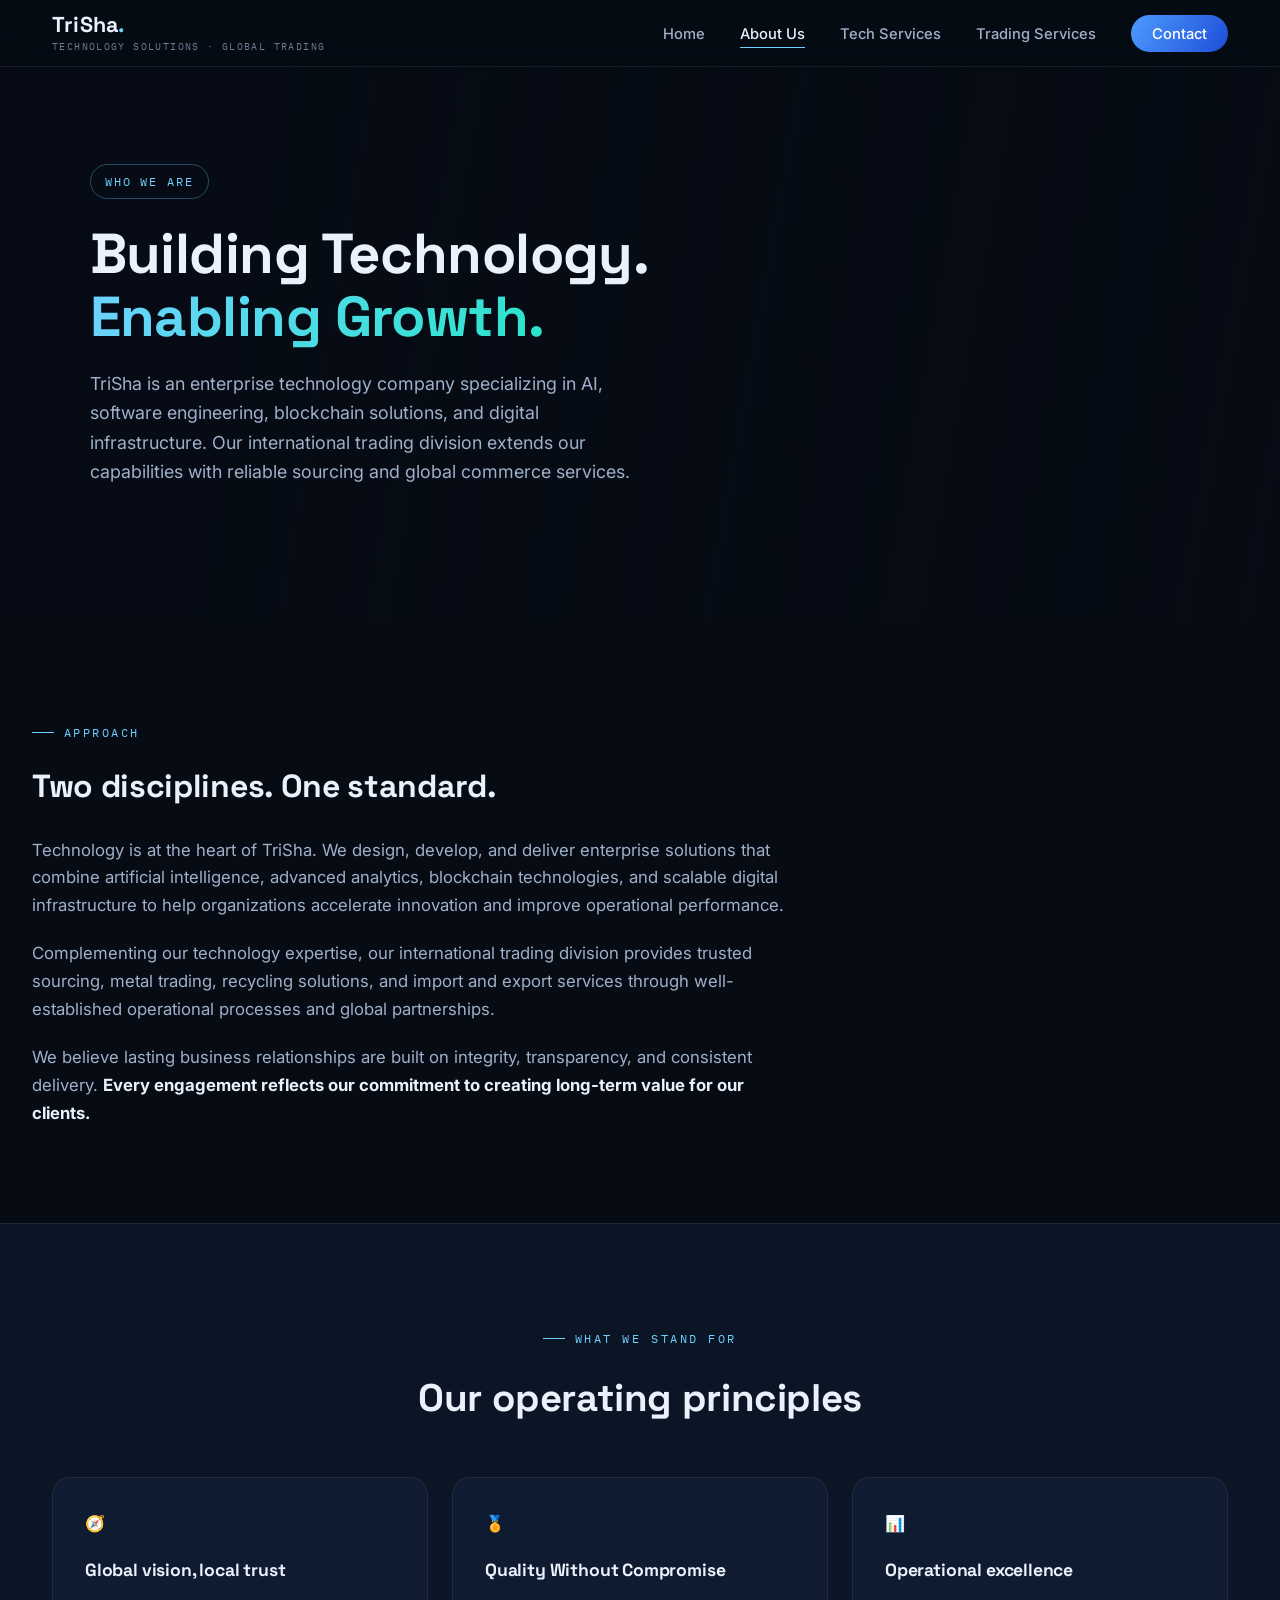
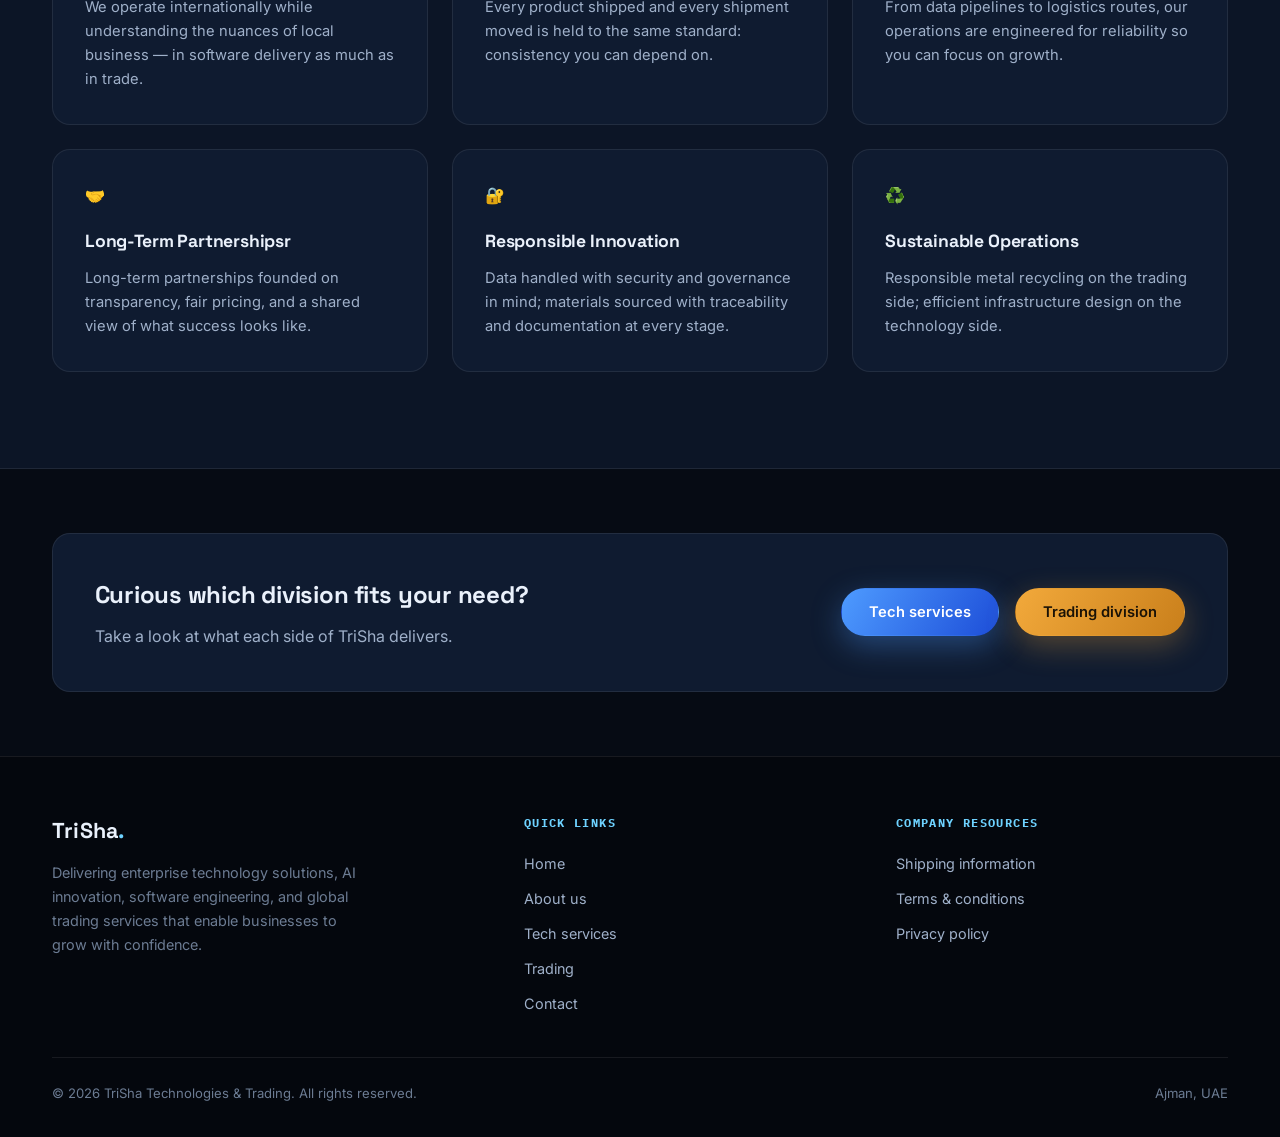
==== about.html @ 13beea25 "Add files via upload" ====
<!DOCTYPE html>
<html lang="en">
<head>
<meta charset="UTF-8">
<meta name="viewport" content="width=device-width, initial-scale=1.0">
<title>About Us — TriSha Trading</title>
<link rel="stylesheet" href="styles.css">
</head>
<body>

<header>
    <nav>
        <div class="logo-wrap">
            <div class="logo">TriSha<span>.</span></div>
            <span class="logo-tag">Technology Solutions · Global Trading</span>
        </div>
        <ul class="nav-links" id="navLinks">
            <li><a href="index.html">Home</a></li>
            <li><a href="about.html" class="active">About Us</a></li>
            <li><a href="tech-services.html">Tech Services</a></li>
            <li><a href="trading-services.html">Trading Services</a></li>
            <li><a href="contact.html" class="nav-cta">Contact</a></li>
        </ul>
        <button class="mobile-toggle" id="mobileToggle" aria-label="Menu"><span></span><span></span><span></span></button>
    </nav>
</header>

<section class="page-hero short" id="about">
    <div class="hero-bg" style="background-image:url('assets/aboutus.jpg');"></div>
    <div class="hero-scrim"></div>
    <div class="wrap">
        <div class="hero-copy">
            <span class="breadcrumb-tag">Who we are</span>
            <h1>Building Technology. <span class="grad-text">Enabling Growth.</span></h1>
            <p>TriSha is an enterprise technology company specializing in AI, software engineering, blockchain solutions, and digital infrastructure. Our international trading division extends our capabilities with reliable sourcing and global commerce services.</p>
        </div>
    </div>
</section>

<section>
    <div class="wrap" style="max-width:820px;margin:0;">
        <span class="eyebrow">Approach</span>
        <h2 style="font-size:2rem;margin-bottom:1.5rem;">Two disciplines. One standard.</h2>
        <p style="color:var(--ink-dim);margin-bottom:1.3rem;font-size:1.05rem;">Technology is at the heart of TriSha. We design, develop, and deliver enterprise solutions that combine artificial intelligence, advanced analytics, blockchain technologies, and scalable digital infrastructure to help organizations accelerate innovation and improve operational performance.</p>
        <p style="color:var(--ink-dim);margin-bottom:1.3rem;font-size:1.05rem;">Complementing our technology expertise, our international trading division provides trusted sourcing, metal trading, recycling solutions, and import and export services through well-established operational processes and global partnerships.</p>
        <p style="color:var(--ink-dim);font-size:1.05rem;">We believe lasting business relationships are built on integrity, transparency, and consistent delivery. <strong style="color:var(--ink);">Every engagement reflects our commitment to creating long-term value for our clients.</strong></p>
    </div>
</section>

<section style="background:var(--surface);border-top:1px solid var(--line);border-bottom:1px solid var(--line);">
    <div class="wrap">
        <div class="section-head center">
            <span class="eyebrow">What we stand for</span>
            <h2>Our operating principles</h2>
        </div>
        <div class="trust-grid">
            <div class="card trust-card">
                <div class="icon-box">🧭</div>
                <h3>Global vision, local trust</h3>
                <p>We operate internationally while understanding the nuances of local business — in software delivery as much as in trade.</p>
            </div>
            <div class="card trust-card">
                <div class="icon-box">🏅</div>
                <h3>Quality Without Compromise</h3>
                <p>Every product shipped and every shipment moved is held to the same standard: consistency you can depend on.</p>
            </div>
            <div class="card trust-card">
                <div class="icon-box">📊</div>
                <h3>Operational excellence</h3>
                <p>From data pipelines to logistics routes, our operations are engineered for reliability so you can focus on growth.</p>
            </div>
            <div class="card trust-card">
                <div class="icon-box">🤝</div>
                <h3>Long-Term Partnershipsr</h3>
                <p>Long-term partnerships founded on transparency, fair pricing, and a shared view of what success looks like.</p>
            </div>
            <div class="card trust-card">
                <div class="icon-box">🔐</div>
                <h3>Responsible Innovation</h3>
                <p>Data handled with security and governance in mind; materials sourced with traceability and documentation at every stage.</p>
            </div>
            <div class="card trust-card">
                <div class="icon-box">♻️</div>
                <h3>Sustainable Operations</h3>
                <p>Responsible metal recycling on the trading side; efficient infrastructure design on the technology side.</p>
            </div>
        </div>
    </div>
</section>

<section class="tight">
    <div class="wrap">
        <div class="card" style="display:flex;justify-content:space-between;align-items:center;flex-wrap:wrap;gap:1.5rem;padding:2.6rem;">
            <div>
                <h2 style="font-size:1.5rem;margin-bottom:0.5rem;">Curious which division fits your need?</h2>
                <p style="color:var(--ink-dim);">Take a look at what each side of TriSha delivers.</p>
            </div>
            <div style="display:flex;gap:1rem;flex-wrap:wrap;">
                <a href="tech-services.html" class="btn btn-primary">Tech services</a>
                <a href="trading-services.html" class="btn btn-amber">Trading division</a>
            </div>
        </div>
    </div>
</section>

<footer>
    <div class="wrap">
        <div class="footer-grid">
            <div class="footer-brand">
                <div class="logo">TriSha<span>.</span></div>
                <p>Delivering enterprise technology solutions, AI innovation, software engineering, and global trading services that enable businesses to grow with confidence.</p>
            </div>
            <div class="footer-links">
                <h4>Quick Links</h4>
                <ul>
                    <li><a href="index.html">Home</a></li>
                    <li><a href="about.html">About us</a></li>
                    <li><a href="tech-services.html">Tech services</a></li>
                    <li><a href="trading-services.html">Trading</a></li>
                    <li><a href="contact.html">Contact</a></li>
                </ul>
            </div>
            <div class="footer-links">
                <h4>Company Resources</h4>
                <ul>
                    <li><a href="docs/shipping-information.pdf" target="_blank" rel="noopener noreferrer">Shipping information</a></li>
                    <li><a href="docs/terms-and-conditions.pdf" target="_blank" rel="noopener noreferrer">Terms &amp; conditions</a></li>
                    <li><a href="docs/privacy-policy.pdf" target="_blank" rel="noopener noreferrer">Privacy policy</a></li>
                </ul>
            </div>
        </div>
        <div class="footer-bottom">
            <span>© 2026 TriSha Technologies & Trading. All rights reserved.</span>
            <span>Ajman, UAE</span>
        </div>
    </div>
</footer>

<script src="script.js"></script>
</body>
</html>
---- styles.css ----
/* =========================================================
   TriSha Trading — Technology-first theme
   Palette: deep signal-navy + electric blue/cyan (primary,
   tech), warm amber kept only as a secondary accent for the
   Trading division so the two business lines stay legible.
   ========================================================= */

@import url('https://fonts.googleapis.com/css2?family=Space+Grotesk:wght@500;600;700&family=Inter:wght@400;500;600;700&family=IBM+Plex+Mono:wght@500;600&display=swap');

* { margin: 0; padding: 0; box-sizing: border-box; }

:root {
    --void: #060B14;
    --surface: #0C1526;
    --surface-2: #101D33;
    --card: #0F1B30;
    --line: rgba(255,255,255,0.08);
    --line-bright: rgba(94,196,255,0.35);

    --signal: #4E9BFF;      /* primary tech blue */
    --signal-bright: #6ED2FF;
    --signal-deep: #1D4ED8;
    --cyan: #29E5C9;        /* secondary tech accent */

    --amber: #F2A93B;       /* trading-division accent */
    --amber-deep: #C97F1B;

    --ink: #EAF1FB;
    --ink-dim: #9FB0C9;
    --ink-faint: #6C7C93;

    --radius: 18px;
    --wrap: 1240px;
}

html { scroll-behavior: smooth; }

body {
    background: var(--void);
    color: var(--ink);
    font-family: 'Inter', -apple-system, BlinkMacSystemFont, sans-serif;
    line-height: 1.65;
    overflow-x: hidden;
}

h1, h2, h3, h4 {
    font-family: 'Space Grotesk', 'Inter', sans-serif;
    color: var(--ink);
    letter-spacing: -0.01em;
}

a { color: inherit; }

.mono {
    font-family: 'IBM Plex Mono', monospace;
}

img { max-width: 100%; display: block; }

/* ---------- Layout helpers ---------- */
.wrap {
    max-width: var(--wrap);
    margin: 0 auto;
    padding: 0 2rem;
}

section { padding: 6rem 0; }
section.tight { padding: 4rem 0; }

.eyebrow {
    font-family: 'IBM Plex Mono', monospace;
    font-size: 0.72rem;
    letter-spacing: 0.22em;
    text-transform: uppercase;
    color: var(--signal-bright);
    display: inline-flex;
    align-items: center;
    gap: 0.6rem;
    margin-bottom: 1.1rem;
}

.eyebrow::before {
    content: '';
    width: 22px;
    height: 1px;
    background: var(--signal-bright);
}

.eyebrow.amber { color: var(--amber); }
.eyebrow.amber::before { background: var(--amber); }

.section-head {
    max-width: 720px;
    margin-bottom: 3rem;
}

.section-head h2 {
    font-size: clamp(1.9rem, 3vw, 2.6rem);
    font-weight: 700;
    margin-bottom: 1rem;
}

.section-head p {
    color: var(--ink-dim);
    font-size: 1.05rem;
}

.section-head.center { margin-left: auto; margin-right: auto; text-align: center; }

.grad-text {
    background: linear-gradient(120deg, var(--signal-bright), var(--cyan));
    -webkit-background-clip: text;
    -webkit-text-fill-color: transparent;
    background-clip: text;
}

.grad-text.amber {
    background: linear-gradient(120deg, var(--amber), #FFD48A);
    -webkit-background-clip: text;
    -webkit-text-fill-color: transparent;
    background-clip: text;
}

/* ---------- Header / nav ---------- */
header {
    position: fixed;
    top: 0; left: 0; right: 0;
    z-index: 1000;
    background: rgba(6, 11, 20, 0.82);
    backdrop-filter: blur(14px);
    border-bottom: 1px solid var(--line);
}

nav {
    max-width: var(--wrap);
    margin: 0 auto;
    padding: 0.9rem 2rem;
    display: flex;
    align-items: center;
    justify-content: space-between;
}

.logo-wrap { display: flex; flex-direction: column; line-height: 1; }

.logo {
    font-family: 'Space Grotesk', sans-serif;
    font-size: 1.35rem;
    font-weight: 700;
    letter-spacing: 0.01em;
    color: var(--ink);
}
.logo span { color: var(--signal-bright); }

.logo-tag {
    margin-top: 0.35rem;
    font-family: 'IBM Plex Mono', monospace;
    font-size: 0.62rem;
    letter-spacing: 0.14em;
    text-transform: uppercase;
    color: var(--ink-faint);
}

.nav-links {
    display: flex;
    gap: 2.2rem;
    list-style: none;
    align-items: center;
}

.nav-links a {
    text-decoration: none;
    font-size: 0.92rem;
    font-weight: 500;
    color: var(--ink-dim);
    transition: color 0.2s ease;
    padding-bottom: 4px;
    border-bottom: 1px solid transparent;
}

.nav-links a:hover,
.nav-links a.active {
    color: var(--ink);
    border-color: var(--signal-bright);
}

.nav-cta {
    padding: 0.6rem 1.3rem !important;
    border-radius: 50px;
    background: linear-gradient(120deg, var(--signal), var(--signal-deep));
    color: #fff !important;
    border: none !important;
}

.mobile-toggle {
    display: none;
    flex-direction: column;
    gap: 5px;
    cursor: pointer;
    background: none;
    border: none;
}
.mobile-toggle span {
    width: 24px; height: 2px;
    background: var(--ink);
    border-radius: 2px;
}

/* ---------- Hero (per-page banner) ---------- */
.page-hero {
    position: relative;
    margin-top: 68px;
    min-height: clamp(420px, 54vh, 640px);
    display: flex;
    align-items: center;
    overflow: hidden;
}

.page-hero.framed {
    margin: calc(68px + 1.75rem) 1.75rem 0;
    border-radius: 26px;
    min-height: clamp(320px, 44vh, 460px);
    border: 1px solid var(--line);
}
@media (min-width: 1400px) {
    .page-hero.framed { margin-left: auto; margin-right: auto; max-width: 1500px; }
}
.page-hero.framed .wrap { padding-left: clamp(2rem, 6vw, 4.5rem); }

.page-hero .hero-bg {
    position: absolute;
    inset: 0;
    background-size: cover;
    background-position: center;
    z-index: 0;
}

.page-hero .wrap {
    max-width: none;
    width: 100%;
    margin: 0;
    padding-left: clamp(2rem, 7vw, 7.5rem);
    padding-right: 2rem;
}

.page-hero .hero-scrim {
    position: absolute;
    inset: 0;
    background:
        linear-gradient(100deg, rgba(6,11,20,0.97) 20%, rgba(6,11,20,0.72) 52%, rgba(6,11,20,0.35) 100%),

        linear-gradient(0deg, rgba(6,11,20,1) 0%, rgba(6,11,20,0) 34%);
    z-index: 1;
}

.page-hero .wrap {
    position: relative;
    z-index: 2;
}

.page-hero.short { min-height: clamp(300px, 34vh, 420px); }

.hero-copy { max-width: 640px; }

.hero-copy h1 {
    font-size: clamp(2.3rem, 4.4vw, 3.6rem);
    font-weight: 700;
    line-height: 1.12;
    margin-bottom: 1.3rem;
}

.hero-copy p {
    font-size: 1.12rem;
    color: var(--ink-dim);
    margin-bottom: 2.2rem;
    max-width: 560px;
}

.hero-buttons { display: flex; gap: 1rem; flex-wrap: wrap; }

.btn {
    display: inline-flex;
    align-items: center;
    gap: 0.5rem;
    padding: 0.68rem 1.7rem;
    border-radius: 50px;
    font-weight: 600;
    font-size: 0.92rem;
    text-decoration: none;
    cursor: pointer;
    transition: all 0.25s ease;
    border: 1px solid transparent;
}

.btn-primary {
    background: linear-gradient(120deg, var(--signal), var(--signal-deep));
    color: #fff;
    box-shadow: 0 10px 30px rgba(78, 155, 255, 0.35);
}
.btn-primary:hover { transform: translateY(-2px); box-shadow: 0 14px 36px rgba(78,155,255,0.5); }

.btn-ghost {
    background: rgba(255,255,255,0.04);
    color: var(--ink);
    border-color: var(--line-bright);
}
.btn-ghost:hover { background: rgba(94,196,255,0.1); transform: translateY(-2px); }

.btn-amber {
    background: linear-gradient(120deg, var(--amber), var(--amber-deep));
    color: #1a1206;
    box-shadow: 0 10px 30px rgba(242, 169, 59, 0.3);
}
.btn-amber:hover { transform: translateY(-2px); box-shadow: 0 14px 36px rgba(242,169,59,0.45); }

.breadcrumb-tag {
    display: inline-flex;
    align-items: center;
    gap: 0.5rem;
    font-family: 'IBM Plex Mono', monospace;
    font-size: 0.72rem;
    letter-spacing: 0.16em;
    text-transform: uppercase;
    padding: 0.45rem 0.9rem;
    border: 1px solid var(--line-bright);
    border-radius: 50px;
    color: var(--signal-bright);
    margin-bottom: 1.4rem;
}
.breadcrumb-tag.amber { color: var(--amber); border-color: rgba(242,169,59,0.4); }

/* ---------- Cards ---------- */
.card {
    background: var(--card);
    border: 1px solid var(--line);
    border-radius: var(--radius);
    padding: 2.2rem;
    transition: all 0.3s ease;
}
.card:hover {
    transform: translateY(-6px);
    border-color: var(--line-bright);
    box-shadow: 0 20px 50px rgba(0,0,0,0.35);
}

.pillar-grid {
    display: grid;
    grid-template-columns: repeat(3, 1fr);
    gap: 1.6rem;
}

.pillar-card .icon-box {
    width: 52px; height: 52px;
    border-radius: 14px;
    display: flex; align-items: center; justify-content: center;
    font-size: 1.5rem;
    background: linear-gradient(135deg, rgba(78,155,255,0.18), rgba(41,229,201,0.14));
    border: 1px solid var(--line-bright);
    margin-bottom: 1.4rem;
}

.pillar-card h3 { font-size: 1.2rem; margin-bottom: 0.7rem; }
.pillar-card p { color: var(--ink-dim); font-size: 0.95rem; }

/* Divisions (home page split) */
.division-grid {
    display: grid;
    grid-template-columns: 1fr 1fr;
    gap: 1.8rem;
}

.division-card {
    position: relative;
    border-radius: 22px;
    padding: 2.6rem;
    overflow: hidden;
    border: 1px solid var(--line);
    min-height: 300px;
    display: flex;
    flex-direction: column;
    justify-content: flex-end;
}

.division-card.tech {
    background: radial-gradient(circle at 20% 0%, rgba(78,155,255,0.22), transparent 60%), var(--surface-2);
}
.division-card.trading {
    background: radial-gradient(circle at 20% 0%, rgba(242,169,59,0.18), transparent 60%), var(--surface-2);
}

.division-tag {
    font-family: 'IBM Plex Mono', monospace;
    font-size: 0.68rem;
    letter-spacing: 0.16em;
    text-transform: uppercase;
    margin-bottom: 1rem;
}
.division-card.tech .division-tag { color: var(--signal-bright); }
.division-card.trading .division-tag { color: var(--amber); }

.division-card h3 { font-size: 1.7rem; margin-bottom: 0.8rem; }
.division-card p { color: var(--ink-dim); margin-bottom: 1.6rem; }

/* ---------- Activity registry chips (signature element) ---------- */
.registry-note {
    font-family: 'IBM Plex Mono', monospace;
    font-size: 0.78rem;
    color: var(--ink-faint);
    margin-bottom: 2rem;
}

.activity-card {
    background: var(--card);
    border: 1px solid var(--line);
    border-radius: 16px;
    padding: 1.8rem 2rem;
    display: flex;
    gap: 1.5rem;
    align-items: flex-start;
    transition: all 0.25s ease;
}
.activity-card:hover { border-color: var(--line-bright); transform: translateX(4px); }

.activity-code {
    flex-shrink: 0;
    font-family: 'IBM Plex Mono', monospace;
    font-size: 0.72rem;
    color: var(--void);
    background: linear-gradient(120deg, var(--signal-bright), var(--cyan));
    padding: 0.4rem 0.7rem;
    border-radius: 8px;
    font-weight: 600;
    white-space: nowrap;
    margin-top: 0.2rem;
}
.activity-code.amber { background: linear-gradient(120deg, var(--amber), #FFD48A); }

.activity-body h4 { font-size: 1.08rem; margin-bottom: 0.5rem; }
.activity-body p { color: var(--ink-dim); font-size: 0.93rem; }

.activity-list {
    display: flex;
    flex-direction: column;
    gap: 1rem;
}

.category-label {
    display: flex;
    align-items: center;
    gap: 0.9rem;
    margin: 3rem 0 1.4rem;
}
.category-label:first-of-type { margin-top: 0; }

.category-label .num {
    font-family: 'IBM Plex Mono', monospace;
    font-size: 0.75rem;
    color: var(--signal-bright);
    border: 1px solid var(--line-bright);
    border-radius: 50%;
    width: 30px; height: 30px;
    display: flex; align-items: center; justify-content: center;
    flex-shrink: 0;
}
.category-label.amber .num { color: var(--amber); border-color: rgba(242,169,59,0.4); }

.category-label h3 { font-size: 1.25rem; }
.category-label p { color: var(--ink-faint); font-size: 0.85rem; margin-top: 0.15rem; }

/* ---------- Service icon cards (registered activities, simplified) ---------- */
.service-icon-grid {
    display: grid;
    grid-template-columns: repeat(3, 1fr);
    gap: 1.4rem;
}

.service-icon-grid.four-col {
    grid-template-columns: repeat(4, 1fr);
}

@media (max-width: 1180px) {
    .service-icon-grid.four-col { grid-template-columns: repeat(2, 1fr); }
}

.service-icon-card {
    background: var(--card);
    border: 1px solid var(--line);
    border-radius: 18px;
    padding: 2.2rem;
    text-align: center;
    transition: all 0.25s ease;
}
.service-icon-card:hover {
    transform: translateY(-6px);
    border-color: var(--line-bright);
    box-shadow: 0 20px 45px rgba(0,0,0,0.35);
}

.service-icon-card .icon-avatar {
    width: 64px; height: 64px;
    border-radius: 16px;
    display: flex; align-items: center; justify-content: center;
    font-size: 1.9rem;
    margin: 0 auto 1.4rem;
    background: linear-gradient(145deg, var(--signal), var(--signal-deep));
    box-shadow: 0 10px 24px rgba(78,155,255,0.28);
}
.service-icon-card.amber .icon-avatar {
    background: linear-gradient(145deg, var(--amber), var(--amber-deep));
    box-shadow: 0 10px 24px rgba(242,169,59,0.28);
}

.service-icon-card h4 { font-size: 1.1rem; margin-bottom: 0.7rem; }
.service-icon-card p { color: var(--ink-dim); font-size: 0.92rem; }

/* ---------- Products: horizontal cards with real photography ---------- */
.product-grid {
    display: flex;
    flex-direction: column;
    gap: 1.8rem;
}

.product-card {
    display: flex;
    align-items: stretch;
    background: var(--surface-2);
    border: 1px solid var(--line);
    border-radius: 20px;
    overflow: hidden;
    transition: all 0.3s ease;
}
.product-card:hover {
    border-color: rgba(242,169,59,0.4);
    box-shadow: 0 20px 45px rgba(0,0,0,0.35);
}

.product-photo {
    position: relative;
    width: 320px;
    min-width: 320px;
    overflow: hidden;
}
.product-photo img {
    width: 100%; height: 100%;
    object-fit: cover;
    transition: transform 0.5s ease;
}
.product-card:hover .product-photo img { transform: scale(1.06); }

.product-photo .tagline {
    position: absolute;
    top: 1rem; right: 1rem;
    font-family: 'IBM Plex Mono', monospace;
    font-size: 0.68rem;
    letter-spacing: 0.08em;
    text-transform: uppercase;
    color: #1a1206;
    background: linear-gradient(120deg, var(--amber), #FFD48A);
    padding: 0.4rem 0.8rem;
    border-radius: 50px;
    font-weight: 700;
}

.product-info { padding: 2rem 2.4rem; flex: 1; display: flex; flex-direction: column; justify-content: center; }
.product-info h4 { font-size: 1.3rem; margin-bottom: 1.1rem; }
.product-info ul {
    list-style: none;
    display: grid;
    grid-template-columns: 1fr 1fr;
    gap: 0.5rem 2rem;
}
.product-info li {
    font-size: 0.87rem;
    color: var(--ink-dim);
    padding-left: 1.3rem;
    position: relative;
}
.product-info li::before {
    content: '✓';
    position: absolute; left: 0; top: 0;
    color: var(--amber);
    font-weight: 700;
}

/* ---------- Process steps with icon avatars ---------- */
.process-row {
    display: flex;
    align-items: flex-start;
    justify-content: space-between;
    gap: 1rem;
}
.process-step { flex: 1; text-align: center; }
.process-step h4 { font-size: 1.02rem; margin-bottom: 0.5rem; }
.process-step p { font-size: 0.86rem; color: var(--ink-dim); }
.process-line { flex: 0 0 40px; height: 1px; background: var(--line-bright); margin-top: 28px; }

.process-num {
    width: 60px; height: 60px;
    margin: 0 auto 1.1rem;
    border-radius: 50%;
    display: flex; align-items: center; justify-content: center;
    font-size: 1.6rem;
    background: linear-gradient(145deg, var(--signal), var(--signal-deep));
    box-shadow: 0 8px 22px rgba(78,155,255,0.3);
}
.process-row.amber .process-num {
    background: linear-gradient(145deg, var(--amber), var(--amber-deep));
    box-shadow: 0 8px 22px rgba(242,169,59,0.3);
}


/* ---------- Trust grid ---------- */
.trust-grid {
    display: grid;
    grid-template-columns: repeat(3, 1fr);
    gap: 1.5rem;
}
.trust-card {
    text-align: left;
    padding: 2rem;
}
.trust-card .icon-box { margin-bottom: 1.2rem; }
.trust-card h3 { font-size: 1.1rem; margin-bottom: 0.6rem; }
.trust-card p { font-size: 0.92rem; color: var(--ink-dim); }

/* ---------- Contact ---------- */
.contact-grid {
    display: grid;
    grid-template-columns: 0.9fr 1.1fr;
    gap: 2.5rem;
    align-items: stretch;
}

.contact-panel {
    background: linear-gradient(160deg, var(--surface-2), var(--surface));
    border: 1px solid var(--line);
    border-radius: 22px;
    padding: 2.6rem;
}

.contact-panel h3 { font-size: 1.4rem; margin-bottom: 1.8rem; }

.contact-row {
    display: flex;
    gap: 1rem;
    margin-bottom: 1.6rem;
}
.contact-row .icon-box { width: 42px; height: 42px; font-size: 1.15rem; margin-bottom: 0; flex-shrink: 0; }
.contact-row h4 { font-size: 0.95rem; margin-bottom: 0.3rem; }
.contact-row p { font-size: 0.92rem; color: var(--ink-dim); }

.map-panel {
    position: relative;
    border-radius: 22px;
    overflow: hidden;
    border: 1px solid var(--line);
    min-height: 380px;
}
.map-panel iframe { width: 100%; height: 100%; min-height: 380px; border: 0; filter: hue-rotate(180deg) saturate(0.75); }

.map-open-link {
    position: absolute;
    top: 1rem;
    left: 1rem;
    z-index: 3;
    display: inline-flex;
    align-items: center;
    gap: 0.5rem;
    padding: 0.6rem 1rem;
    background: rgba(6,11,20,0.85);
    backdrop-filter: blur(6px);
    border: 1px solid var(--line-bright);
    border-radius: 50px;
    color: var(--ink);
    text-decoration: none;
    font-size: 0.82rem;
    font-weight: 600;
}
.map-open-link:hover { background: rgba(6,11,20,0.98); }

/* ---------- Footer ---------- */
footer { background: #04070D; border-top: 1px solid var(--line); padding: 3.5rem 0 2rem; }

.footer-grid {
    display: grid;
    grid-template-columns: 1.3fr 1fr 1fr;
    gap: 2.5rem;
    margin-bottom: 2.5rem;
}

.footer-brand .logo { margin-bottom: 0.8rem; }
.footer-brand p { color: var(--ink-faint); font-size: 0.9rem; max-width: 320px; }

.footer-links h4 {
    font-family: 'IBM Plex Mono', monospace;
    font-size: 0.72rem;
    text-transform: uppercase;
    letter-spacing: 0.12em;
    color: var(--signal-bright);
    margin-bottom: 1.1rem;
}
.footer-links ul { list-style: none; display: flex; flex-direction: column; gap: 0.55rem; }
.footer-links a { color: var(--ink-dim); text-decoration: none; font-size: 0.9rem; }
.footer-links a:hover { color: var(--ink); }

.footer-bottom {
    border-top: 1px solid var(--line);
    padding-top: 1.6rem;
    display: flex;
    justify-content: space-between;
    flex-wrap: wrap;
    gap: 0.6rem;
    color: var(--ink-faint);
    font-size: 0.82rem;
}

/* ---------- Responsive ---------- */
@media (max-width: 980px) {
    .pillar-grid, .division-grid, .product-grid, .trust-grid, .service-icon-grid, .service-icon-grid.four-col { grid-template-columns: 1fr; }
    .contact-grid { grid-template-columns: 1fr; }
    .footer-grid { grid-template-columns: 1fr 1fr; }
    .process-row { flex-direction: column; align-items: stretch; }
    .process-line { display: none; }
    .product-card { flex-direction: column; }
    .product-photo { width: 100%; min-width: 100%; height: 240px; }
    .product-info ul { grid-template-columns: 1fr; }
}

@media (max-width: 720px) {
    .nav-links {
        position: fixed;
        top: 68px; left: 0; right: 0; bottom: 0;
        background: var(--void);
        flex-direction: column;
        padding: 2.5rem 2rem;
        display: none;
        gap: 1.6rem;
        align-items: flex-start;
    }
    .nav-links.active { display: flex; }
    .mobile-toggle { display: flex; }
    .footer-grid { grid-template-columns: 1fr; }
    section { padding: 4rem 0; }
    .wrap { padding: 0 1.3rem; }
}
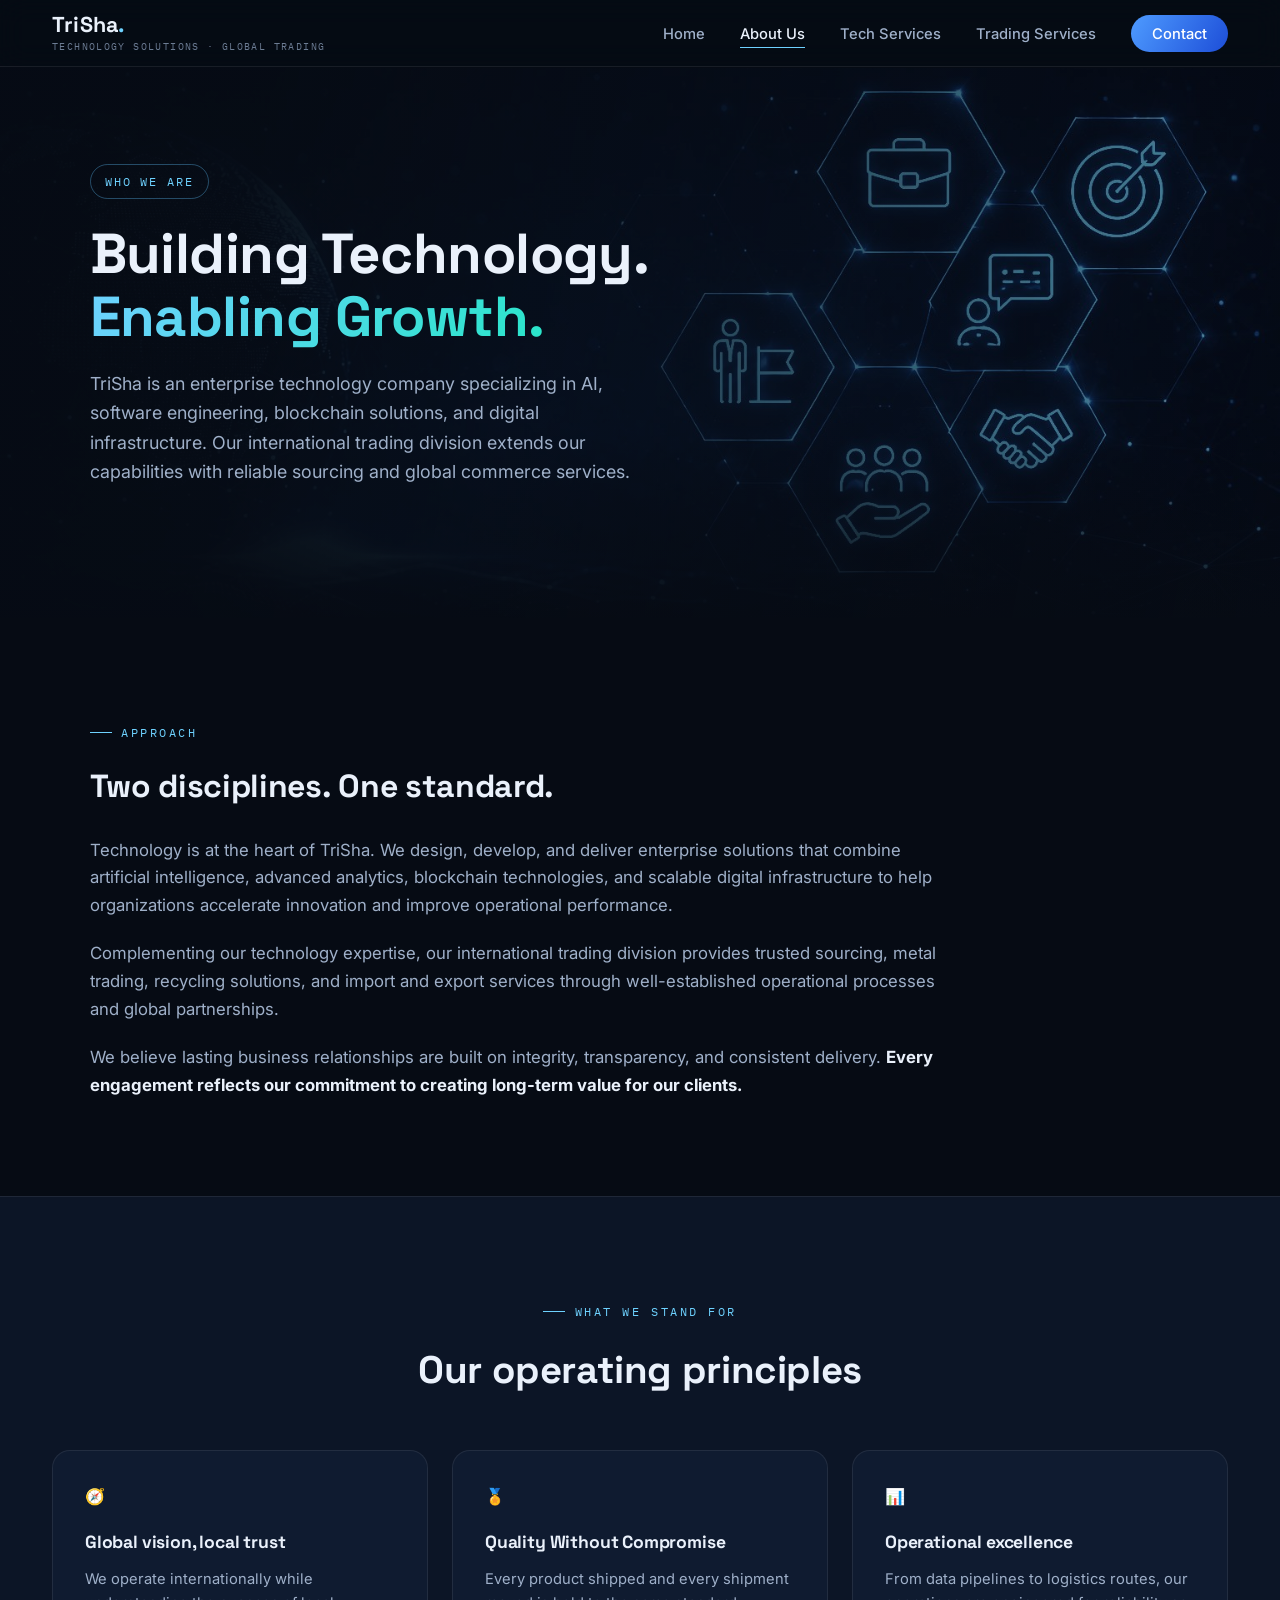
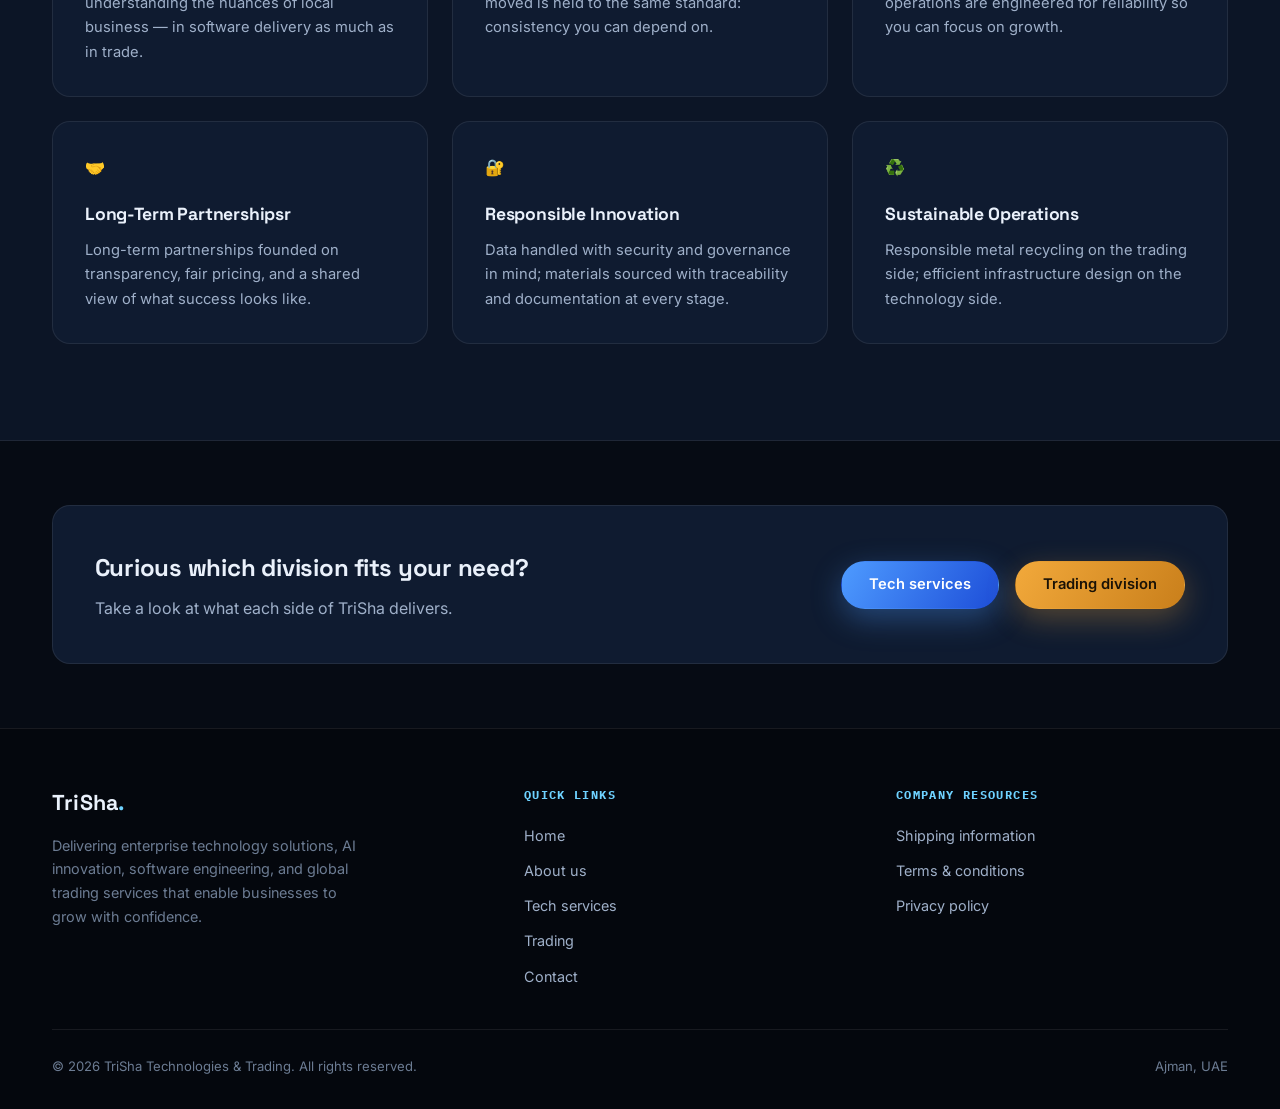
==== commit 8e7d4a88: "Update about.html" ====
--- a/about.html
+++ b/about.html
@@ -38,7 +38,7 @@
 </section>
 
 <section>
-    <div class="wrap" style="max-width:820px;margin:0;">
+    <div class="wrap" style="max-width:980px;margin:0;padding-left:clamp(2rem, 7vw, 7.5rem);">
         <span class="eyebrow">Approach</span>
         <h2 style="font-size:2rem;margin-bottom:1.5rem;">Two disciplines. One standard.</h2>
         <p style="color:var(--ink-dim);margin-bottom:1.3rem;font-size:1.05rem;">Technology is at the heart of TriSha. We design, develop, and deliver enterprise solutions that combine artificial intelligence, advanced analytics, blockchain technologies, and scalable digital infrastructure to help organizations accelerate innovation and improve operational performance.</p>
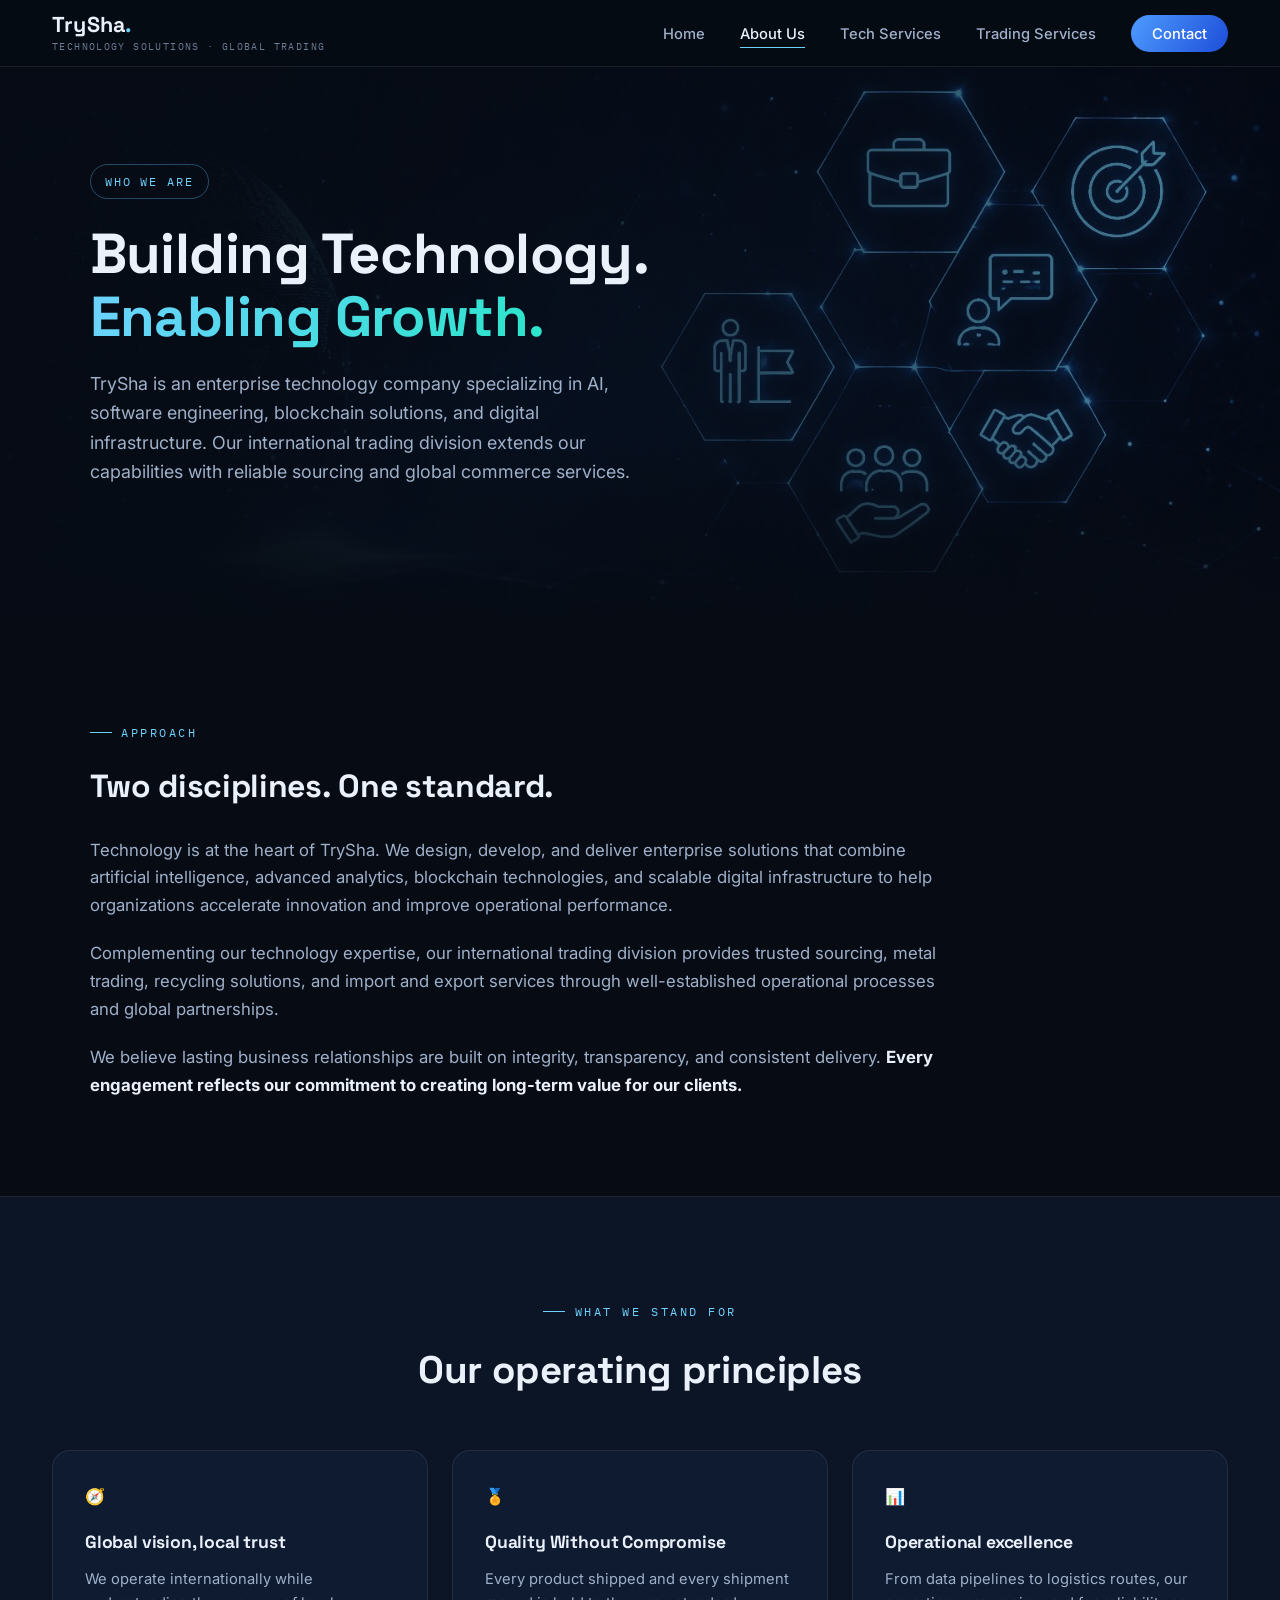
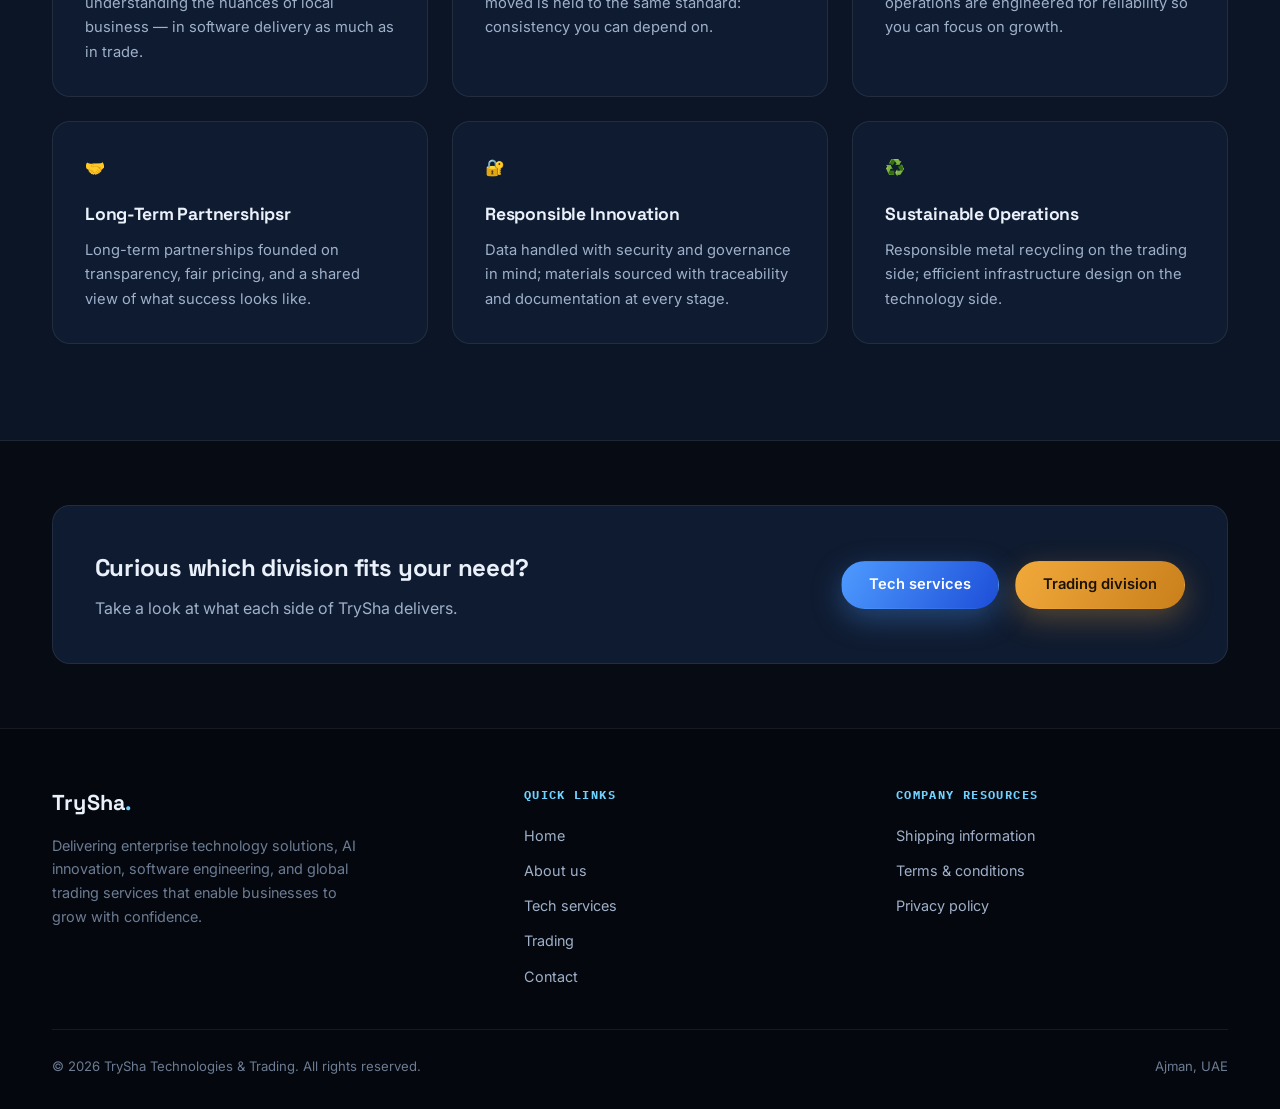
==== commit 7fd957cd: "Add files via upload" ====
--- a/about.html
+++ b/about.html
@@ -3,7 +3,7 @@
 <head>
 <meta charset="UTF-8">
 <meta name="viewport" content="width=device-width, initial-scale=1.0">
-<title>About Us — TriSha Trading</title>
+<title>About Us — TrySha Trading</title>
 <link rel="stylesheet" href="styles.css">
 </head>
 <body>
@@ -11,7 +11,7 @@
 <header>
     <nav>
         <div class="logo-wrap">
-            <div class="logo">TriSha<span>.</span></div>
+            <div class="logo">TrySha<span>.</span></div>
             <span class="logo-tag">Technology Solutions · Global Trading</span>
         </div>
         <ul class="nav-links" id="navLinks">
@@ -32,7 +32,7 @@
         <div class="hero-copy">
             <span class="breadcrumb-tag">Who we are</span>
             <h1>Building Technology. <span class="grad-text">Enabling Growth.</span></h1>
-            <p>TriSha is an enterprise technology company specializing in AI, software engineering, blockchain solutions, and digital infrastructure. Our international trading division extends our capabilities with reliable sourcing and global commerce services.</p>
+            <p>TrySha is an enterprise technology company specializing in AI, software engineering, blockchain solutions, and digital infrastructure. Our international trading division extends our capabilities with reliable sourcing and global commerce services.</p>
         </div>
     </div>
 </section>
@@ -41,7 +41,7 @@
     <div class="wrap" style="max-width:980px;margin:0;padding-left:clamp(2rem, 7vw, 7.5rem);">
         <span class="eyebrow">Approach</span>
         <h2 style="font-size:2rem;margin-bottom:1.5rem;">Two disciplines. One standard.</h2>
-        <p style="color:var(--ink-dim);margin-bottom:1.3rem;font-size:1.05rem;">Technology is at the heart of TriSha. We design, develop, and deliver enterprise solutions that combine artificial intelligence, advanced analytics, blockchain technologies, and scalable digital infrastructure to help organizations accelerate innovation and improve operational performance.</p>
+        <p style="color:var(--ink-dim);margin-bottom:1.3rem;font-size:1.05rem;">Technology is at the heart of TrySha. We design, develop, and deliver enterprise solutions that combine artificial intelligence, advanced analytics, blockchain technologies, and scalable digital infrastructure to help organizations accelerate innovation and improve operational performance.</p>
         <p style="color:var(--ink-dim);margin-bottom:1.3rem;font-size:1.05rem;">Complementing our technology expertise, our international trading division provides trusted sourcing, metal trading, recycling solutions, and import and export services through well-established operational processes and global partnerships.</p>
         <p style="color:var(--ink-dim);font-size:1.05rem;">We believe lasting business relationships are built on integrity, transparency, and consistent delivery. <strong style="color:var(--ink);">Every engagement reflects our commitment to creating long-term value for our clients.</strong></p>
     </div>
@@ -93,7 +93,7 @@
         <div class="card" style="display:flex;justify-content:space-between;align-items:center;flex-wrap:wrap;gap:1.5rem;padding:2.6rem;">
             <div>
                 <h2 style="font-size:1.5rem;margin-bottom:0.5rem;">Curious which division fits your need?</h2>
-                <p style="color:var(--ink-dim);">Take a look at what each side of TriSha delivers.</p>
+                <p style="color:var(--ink-dim);">Take a look at what each side of TrySha delivers.</p>
             </div>
             <div style="display:flex;gap:1rem;flex-wrap:wrap;">
                 <a href="tech-services.html" class="btn btn-primary">Tech services</a>
@@ -107,7 +107,7 @@
     <div class="wrap">
         <div class="footer-grid">
             <div class="footer-brand">
-                <div class="logo">TriSha<span>.</span></div>
+                <div class="logo">TrySha<span>.</span></div>
                 <p>Delivering enterprise technology solutions, AI innovation, software engineering, and global trading services that enable businesses to grow with confidence.</p>
             </div>
             <div class="footer-links">
@@ -130,7 +130,7 @@
             </div>
         </div>
         <div class="footer-bottom">
-            <span>© 2026 TriSha Technologies & Trading. All rights reserved.</span>
+            <span>© 2026 TrySha Technologies & Trading. All rights reserved.</span>
             <span>Ajman, UAE</span>
         </div>
     </div>
